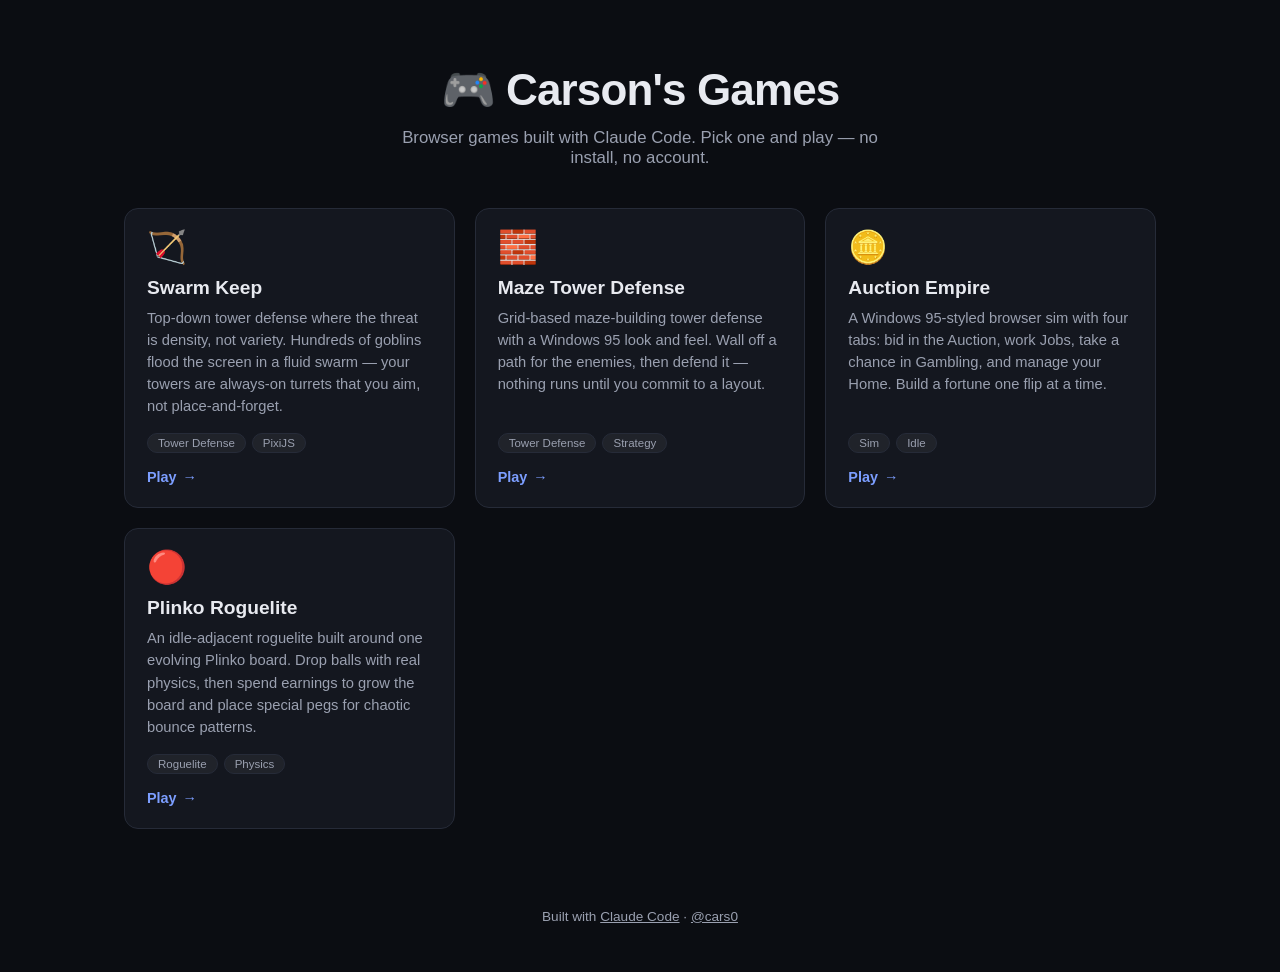
==== index.html @ 5e167067 "Add game hub landing page with 4 playable games Standalone builds of Swarm Keep, Maze Tower Defense," ====
<!DOCTYPE html>
<html lang="en">
<head>
<meta charset="UTF-8" />
<meta name="viewport" content="width=device-width, initial-scale=1.0" />
<title>Carson's Games</title>
<meta name="description" content="A collection of browser games built with Claude Code." />
<style>
  :root {
    --bg: #0b0d12;
    --bg-card: #14171f;
    --bg-card-hover: #1b1f2b;
    --border: #262b38;
    --text: #e8eaf0;
    --text-dim: #9aa0b0;
    --accent: #7c9eff;
    --accent-dim: #4a5a8a;
  }

  * { box-sizing: border-box; }

  body {
    margin: 0;
    background: var(--bg);
    color: var(--text);
    font-family: -apple-system, BlinkMacSystemFont, "Segoe UI", Roboto, Helvetica, Arial, sans-serif;
    min-height: 100vh;
  }

  header {
    padding: 64px 24px 32px;
    text-align: center;
  }

  header h1 {
    margin: 0 0 12px;
    font-size: clamp(2rem, 5vw, 2.75rem);
    font-weight: 700;
    letter-spacing: -0.02em;
  }

  header p {
    margin: 0;
    color: var(--text-dim);
    font-size: 1.05rem;
    max-width: 520px;
    margin-inline: auto;
  }

  main {
    max-width: 1080px;
    margin: 0 auto;
    padding: 8px 24px 80px;
  }

  .grid {
    display: grid;
    grid-template-columns: repeat(auto-fill, minmax(260px, 1fr));
    gap: 20px;
  }

  .card {
    display: flex;
    flex-direction: column;
    background: var(--bg-card);
    border: 1px solid var(--border);
    border-radius: 14px;
    padding: 22px;
    text-decoration: none;
    color: inherit;
    transition: transform 0.15s ease, background 0.15s ease, border-color 0.15s ease;
  }

  .card:hover, .card:focus-visible {
    background: var(--bg-card-hover);
    border-color: var(--accent-dim);
    transform: translateY(-3px);
  }

  .card-icon {
    font-size: 2rem;
    margin-bottom: 14px;
    line-height: 1;
  }

  .card h2 {
    margin: 0 0 8px;
    font-size: 1.2rem;
    font-weight: 600;
  }

  .card p {
    margin: 0 0 16px;
    color: var(--text-dim);
    font-size: 0.92rem;
    line-height: 1.5;
    flex-grow: 1;
  }

  .tags {
    display: flex;
    flex-wrap: wrap;
    gap: 6px;
    margin-bottom: 16px;
  }

  .tag {
    font-size: 0.72rem;
    color: var(--text-dim);
    background: rgba(255, 255, 255, 0.05);
    border: 1px solid var(--border);
    border-radius: 999px;
    padding: 3px 10px;
  }

  .play {
    display: inline-flex;
    align-items: center;
    gap: 6px;
    font-size: 0.9rem;
    font-weight: 600;
    color: var(--accent);
  }

  .play::after {
    content: "→";
    transition: transform 0.15s ease;
  }

  .card:hover .play::after {
    transform: translateX(3px);
  }

  footer {
    text-align: center;
    padding: 0 24px 48px;
    color: var(--text-dim);
    font-size: 0.85rem;
  }

  footer a {
    color: var(--text-dim);
  }
</style>
</head>
<body>
  <header>
    <h1>🎮 Carson's Games</h1>
    <p>Browser games built with Claude Code. Pick one and play — no install, no account.</p>
  </header>

  <main>
    <div class="grid">
      <a class="card" href="games/swarm-keep/">
        <div class="card-icon">🏹</div>
        <h2>Swarm Keep</h2>
        <p>Top-down tower defense where the threat is density, not variety. Hundreds of goblins flood the screen in a fluid swarm — your towers are always-on turrets that you aim, not place-and-forget.</p>
        <div class="tags"><span class="tag">Tower Defense</span><span class="tag">PixiJS</span></div>
        <span class="play">Play</span>
      </a>

      <a class="card" href="games/maze-tower-defense/">
        <div class="card-icon">🧱</div>
        <h2>Maze Tower Defense</h2>
        <p>Grid-based maze-building tower defense with a Windows 95 look and feel. Wall off a path for the enemies, then defend it — nothing runs until you commit to a layout.</p>
        <div class="tags"><span class="tag">Tower Defense</span><span class="tag">Strategy</span></div>
        <span class="play">Play</span>
      </a>

      <a class="card" href="games/auction-empire/">
        <div class="card-icon">🪙</div>
        <h2>Auction Empire</h2>
        <p>A Windows 95-styled browser sim with four tabs: bid in the Auction, work Jobs, take a chance in Gambling, and manage your Home. Build a fortune one flip at a time.</p>
        <div class="tags"><span class="tag">Sim</span><span class="tag">Idle</span></div>
        <span class="play">Play</span>
      </a>

      <a class="card" href="games/plinko/">
        <div class="card-icon">🔴</div>
        <h2>Plinko Roguelite</h2>
        <p>An idle-adjacent roguelite built around one evolving Plinko board. Drop balls with real physics, then spend earnings to grow the board and place special pegs for chaotic bounce patterns.</p>
        <div class="tags"><span class="tag">Roguelite</span><span class="tag">Physics</span></div>
        <span class="play">Play</span>
      </a>
    </div>
  </main>

  <footer>
    Built with <a href="https://claude.com/claude-code" target="_blank" rel="noopener">Claude Code</a> · <a href="https://github.com/cars0" target="_blank" rel="noopener">@cars0</a>
  </footer>
</body>
</html>
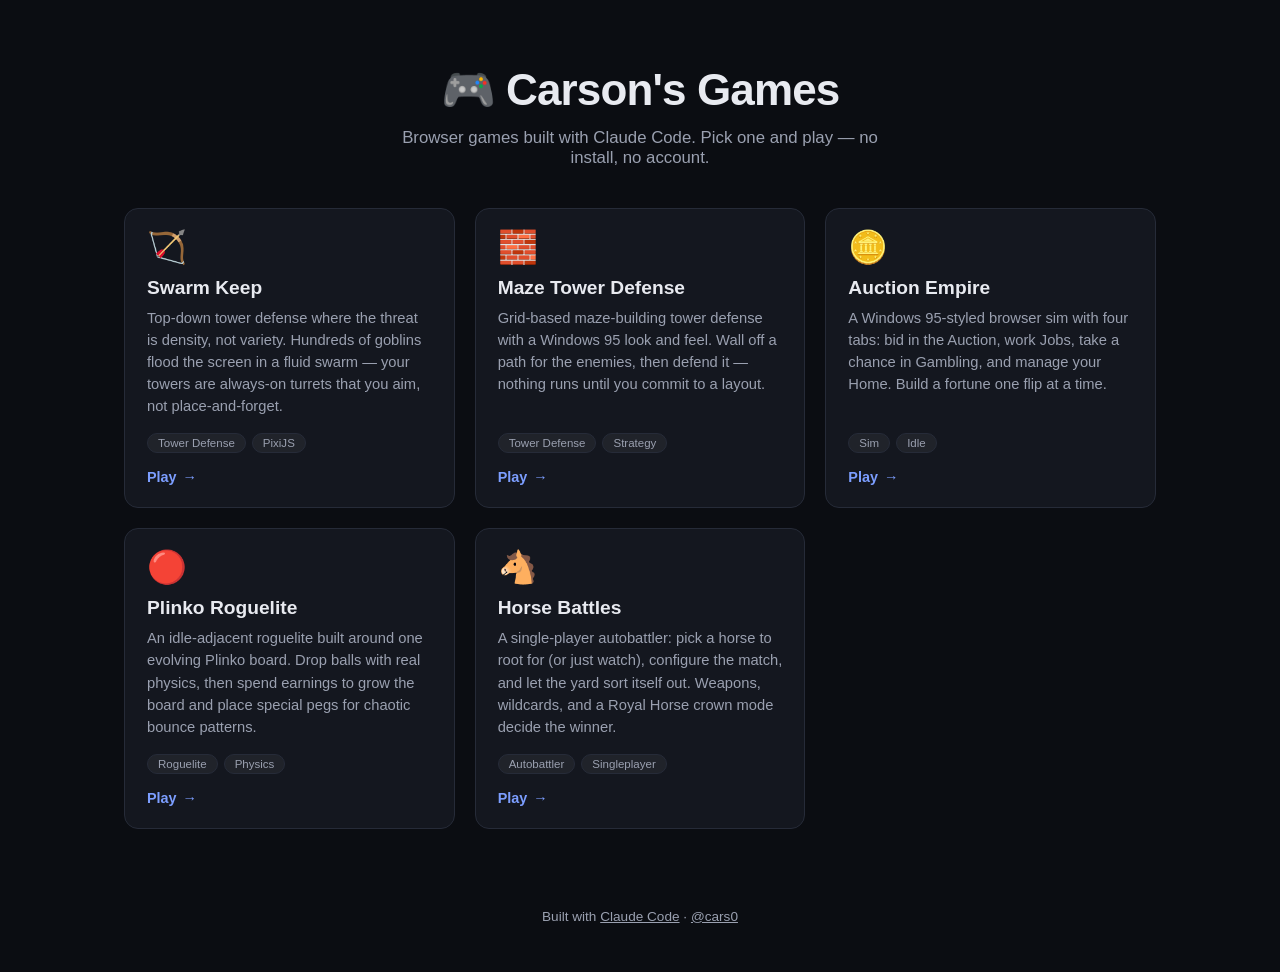
==== commit bd6ab7e1: "Add Horse Battles to the game hub Single-player build (no server, unlike the LAN multiplayer origina" ====
--- a/index.html
+++ b/index.html
@@ -182,6 +182,14 @@
         <div class="tags"><span class="tag">Roguelite</span><span class="tag">Physics</span></div>
         <span class="play">Play</span>
       </a>
+
+      <a class="card" href="games/horse-battles-offline/">
+        <div class="card-icon">🐴</div>
+        <h2>Horse Battles</h2>
+        <p>A single-player autobattler: pick a horse to root for (or just watch), configure the match, and let the yard sort itself out. Weapons, wildcards, and a Royal Horse crown mode decide the winner.</p>
+        <div class="tags"><span class="tag">Autobattler</span><span class="tag">Singleplayer</span></div>
+        <span class="play">Play</span>
+      </a>
     </div>
   </main>
 
